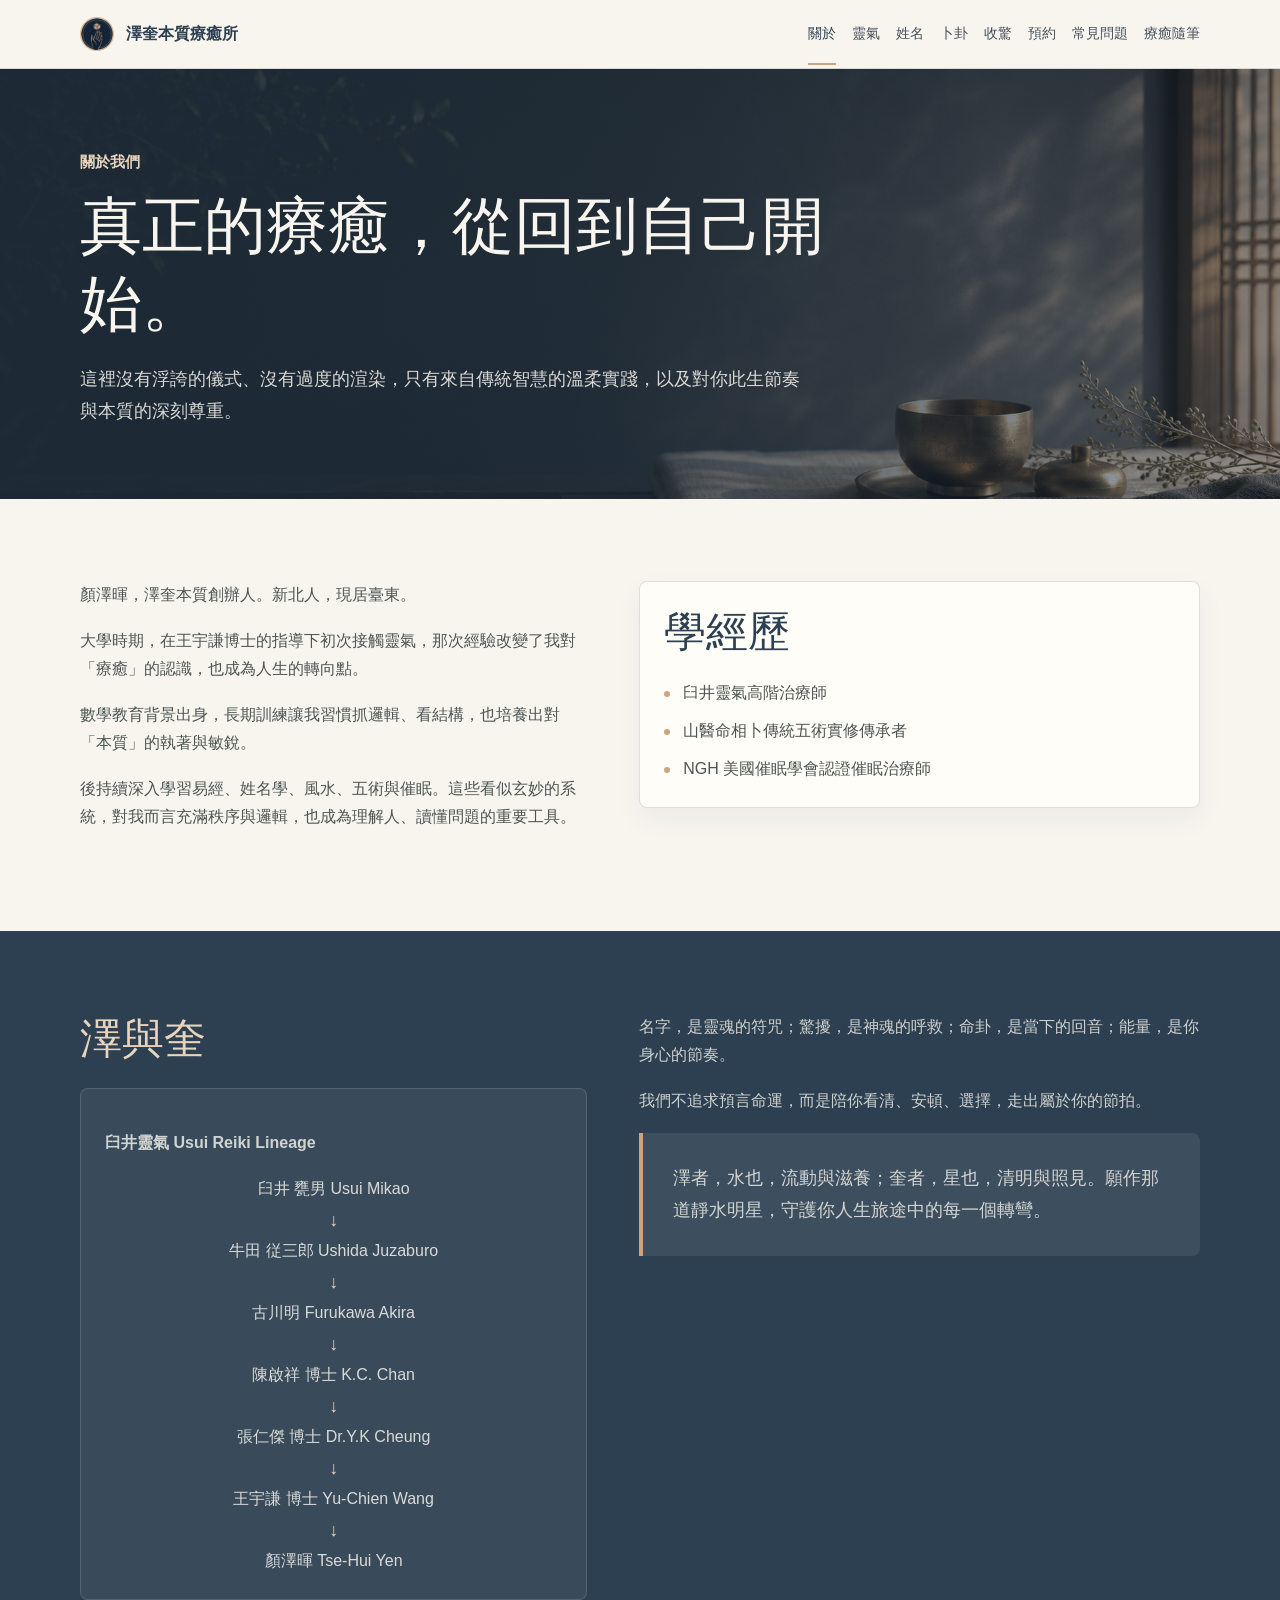
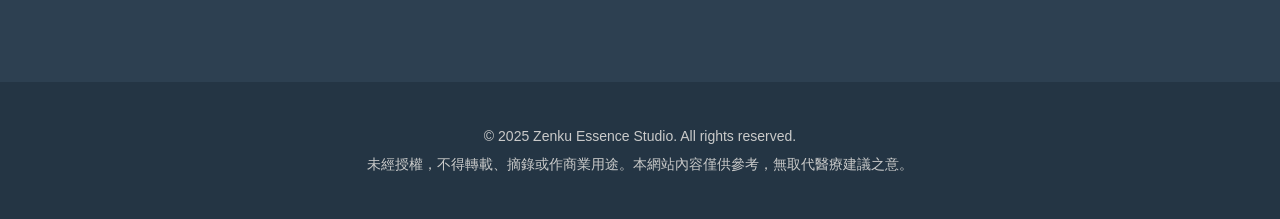
==== zenku_about.html @ 8227792e "Update about and booking contact details" ====
<!doctype html>
<html lang="zh-Hant">
<head>
  <meta charset="utf-8">
  <meta name="viewport" content="width=device-width, initial-scale=1">
  <meta name="google-site-verification" content="PKCmUZKWx8pQenaztlwtVWz2rB76YVu0kCkq9oguZCM" />
  <title>關於澤奎｜澤奎本質療癒所</title>
  <link rel="icon" type="image/png" href="Logo.png?v=3">
  <link rel="shortcut icon" type="image/png" href="Logo.png?v=3">
  <meta name="description" content="認識澤奎本質療癒所與顏老師，了解靈氣傳承、服務理念，以及以傳統智慧陪伴身心安頓的療癒方式。">
  <link rel="stylesheet" href="zenku_pages.css">
  <!-- SEO-BEGIN -->
  <link rel="canonical" href="https://zenku-essence-studio.github.io/zenku_about.html">
  <meta property="og:locale" content="zh_TW">
  <meta property="og:type" content="website">
  <meta property="og:title" content="關於澤奎｜澤奎本質療癒所">
  <meta property="og:description" content="認識澤奎本質療癒所與顏老師，了解靈氣傳承、服務理念，以及以傳統智慧陪伴身心安頓的療癒方式。">
  <meta property="og:url" content="https://zenku-essence-studio.github.io/zenku_about.html">
  <meta property="og:site_name" content="澤奎本質療癒所">
  <meta property="og:image" content="https://zenku-essence-studio.github.io/zenku-main-visual.png">
  <meta name="twitter:card" content="summary_large_image">
  <script type="application/ld+json">
{"@context":"https://schema.org","@graph":[{"@type":"Organization","@id":"https://zenku-essence-studio.github.io/#organization","name":"澤奎本質療癒所","alternateName":"Zenku Essence Studio","url":"https://zenku-essence-studio.github.io/","logo":"https://zenku-essence-studio.github.io/Logo.png","contactPoint":[{"@type":"ContactPoint","contactType":"customer service","url":"https://line.me/R/ti/p/@975nxiqa","availableLanguage":["zh-Hant"]}]},{"@type":"WebSite","@id":"https://zenku-essence-studio.github.io/#website","url":"https://zenku-essence-studio.github.io/","name":"澤奎本質療癒所","publisher":{"@id":"https://zenku-essence-studio.github.io/#organization"},"inLanguage":"zh-Hant"},{"@type":"AboutPage","@id":"https://zenku-essence-studio.github.io/zenku_about.html#webpage","url":"https://zenku-essence-studio.github.io/zenku_about.html","name":"關於澤奎｜澤奎本質療癒所","description":"認識澤奎本質療癒所與顏老師，了解靈氣傳承、服務理念，以及以傳統智慧陪伴身心安頓的療癒方式。","isPartOf":{"@id":"https://zenku-essence-studio.github.io/#website"},"about":{"@id":"https://zenku-essence-studio.github.io/#organization"},"inLanguage":"zh-Hant"}]}
  </script>
  <!-- SEO-END --></head>
<body>
  <header class="site-header">
    <nav class="nav" aria-label="主導覽">
      <a class="brand" href="index.html"><span class="brand-mark image-mark" aria-hidden="true"></span><span>澤奎本質療癒所</span></a>
      <input class="menu-toggle" type="checkbox" id="menu-toggle">
      <label class="menu-button" for="menu-toggle" aria-label="開啟選單"><span></span></label>
      <div class="nav-links">
        
        <a class="active" href="zenku_about.html">關於</a>
        <a href="zenku_reiki.html">靈氣</a>
        <a href="zenku_naming.html">姓名</a>
        <a href="zenku_divination.html">卜卦</a>
        <a href="zenku_calm.html">收驚</a>
        <a href="zenku_booking.html">預約</a>
        <a href="zenku_faq.html">常見問題</a>
        <a href="zenku_notes.html">療癒隨筆</a>
      </div>
    </nav>
  </header>

  <main>
    <section class="subhero">
      <div class="subhero-inner">
        <p class="eyebrow">關於我們</p>
        <h1>真正的療癒，從回到自己開始。</h1>
        <p class="hero-copy">這裡沒有浮誇的儀式、沒有過度的渲染，只有來自傳統智慧的溫柔實踐，以及對你此生節奏與本質的深刻尊重。</p>
      </div>
    </section>

    <section class="section">
      <div class="wrap split">
        <div class="copy">
          <p>顏澤暉，澤奎本質創辦人。新北人，現居臺東。</p>
          <p>大學時期，在王宇謙博士的指導下初次接觸靈氣，那次經驗改變了我對「療癒」的認識，也成為人生的轉向點。</p>
          <p>數學教育背景出身，長期訓練讓我習慣抓邏輯、看結構，也培養出對「本質」的執著與敏銳。</p>
          <p>後持續深入學習易經、姓名學、風水、五術與催眠。這些看似玄妙的系統，對我而言充滿秩序與邏輯，也成為理解人、讀懂問題的重要工具。</p>
        </div>
        <div class="card">
          <h2 class="section-title">學經歷</h2>
          <ul class="plain-list">
            <li>臼井靈氣高階治療師</li>
            <li>山醫命相卜傳統五術實修傳承者</li>
            <li>NGH 美國催眠學會認證催眠治療師</li>
          </ul>
        </div>
      </div>
    </section>

    <section class="section dark">
      <div class="wrap split">
        <div>
          <h2 class="section-title">澤與奎</h2>
          <div class="lineage">
            <p class="tagline">臼井靈氣 Usui Reiki Lineage</p>
            <div class="lineage-flow" aria-label="臼井靈氣傳承">
              <span>臼井 甕男 Usui Mikao</span>
              <span class="arrow">↓</span>
              <span>牛田 従三郎 Ushida Juzaburo</span>
              <span class="arrow">↓</span>
              <span>古川明 Furukawa Akira</span>
              <span class="arrow">↓</span>
              <span>陳啟祥 博士 K.C. Chan</span>
              <span class="arrow">↓</span>
              <span>張仁傑 博士 Dr.Y.K Cheung</span>
              <span class="arrow">↓</span>
              <span>王宇謙 博士 Yu-Chien Wang</span>
              <span class="arrow">↓</span>
              <span>顏澤暉 Tse-Hui Yen</span>
            </div>
          </div>
        </div>
        <div class="copy">
          <p>名字，是靈魂的符咒；驚擾，是神魂的呼救；命卦，是當下的回音；能量，是你身心的節奏。</p>
          <p>我們不追求預言命運，而是陪你看清、安頓、選擇，走出屬於你的節拍。</p>
          <div class="quote-panel">
            <p>澤者，水也，流動與滋養；奎者，星也，清明與照見。願作那道靜水明星，守護你人生旅途中的每一個轉彎。</p>
          </div>
        </div>
      </div>
    </section>
  </main>

  <footer class="site-footer"><p>© 2025 Zenku Essence Studio. All rights reserved.</p><p>未經授權，不得轉載、摘錄或作商業用途。本網站內容僅供參考，無取代醫療建議之意。</p></footer>
</body>
</html>
---- zenku_pages.css ----
:root {
  --ink: #1c1c1c;
  --slate: #2d4051;
  --slate-2: #243544;
  --gold: #cba480;
  --gold-2: #e8d3bc;
  --ivory: #f8f5ef;
  --mist: #eef1ed;
  --sage: #718073;
  --line: rgba(45, 64, 81, .16);
  --shadow: 0 18px 40px rgba(28, 28, 28, .14);
  --radius: 8px;
}

* {
  box-sizing: border-box;
}

html {
  scroll-behavior: smooth;
}

body {
  margin: 0;
  color: var(--ink);
  background: var(--ivory);
  font-family: "Microsoft JhengHei", "PingFang TC", "Noto Sans TC", Arial, sans-serif;
  line-height: 1.75;
  letter-spacing: 0;
}

a {
  color: inherit;
  text-decoration: none;
}

.site-header {
  position: sticky;
  top: 0;
  z-index: 20;
  background: rgba(248, 245, 239, .94);
  border-bottom: 1px solid var(--line);
  backdrop-filter: blur(16px);
}

.nav {
  width: min(1120px, calc(100% - 32px));
  min-height: 68px;
  margin: 0 auto;
  display: flex;
  align-items: center;
  justify-content: space-between;
  gap: 18px;
}

.brand {
  display: flex;
  align-items: center;
  gap: 12px;
  color: var(--slate);
  font-weight: 700;
  white-space: nowrap;
}

.brand-mark {
  width: 34px;
  height: 34px;
  border: 1px solid rgba(203, 164, 128, .75);
  border-radius: 50%;
  display: grid;
  place-items: center;
  color: transparent;
  background: #fffdf8 center / cover no-repeat;
}

.image-mark {
  background-image: url('zenku-logo.png');
}

.nav-links {
  display: flex;
  align-items: center;
  gap: 16px;
  color: #47525b;
  font-size: 14px;
}

.nav-links a {
  padding: 18px 0;
  border-bottom: 2px solid transparent;
}

.nav-links a:hover,
.nav-links a:focus,
.nav-links .active {
  color: var(--slate);
  border-color: var(--gold);
}

.menu-toggle {
  display: none;
}

.menu-button {
  display: none;
  width: 42px;
  height: 42px;
  border: 1px solid var(--line);
  border-radius: 6px;
  background: #fffdf8;
  color: var(--slate);
  place-items: center;
  gap: 4px;
  cursor: pointer;
}

.menu-button span,
.menu-button::before,
.menu-button::after {
  content: "";
  width: 18px;
  height: 2px;
  background: currentColor;
  display: block;
  border-radius: 999px;
}
.subhero {
  color: var(--ivory);
  background:
    linear-gradient(90deg, rgba(29, 42, 54, .95), rgba(29, 42, 54, .78) 48%, rgba(29, 42, 54, .42)),
    var(--hero-image, url("zenku-main-visual.png")) center / cover no-repeat,
    var(--slate);
}

.subhero-inner {
  width: min(1120px, calc(100% - 32px));
  min-height: 430px;
  margin: 0 auto;
  padding: 76px 0 68px;
  display: grid;
  align-content: center;
}

.eyebrow {
  margin: 0 0 12px;
  color: var(--gold-2);
  font-size: 15px;
  font-weight: 700;
}

h1,
h2,
h3 {
  margin: 0;
  line-height: 1.25;
  letter-spacing: 0;
}

h1 {
  max-width: 760px;
  font-size: clamp(36px, 5.5vw, 62px);
  font-weight: 500;
}

.hero-copy {
  max-width: 720px;
  margin: 22px 0 0;
  color: rgba(248, 245, 239, .86);
  font-size: 18px;
}

.section {
  padding: 82px 0;
}

.section.dark {
  color: var(--ivory);
  background: var(--slate);
}

.section.soft {
  background: var(--mist);
}

.wrap {
  width: min(1120px, calc(100% - 32px));
  margin: 0 auto;
}

.section-head {
  display: grid;
  grid-template-columns: minmax(0, 1fr) minmax(280px, 520px);
  gap: 48px;
  align-items: end;
  margin-bottom: 38px;
}

.section-title {
  color: var(--slate);
  font-size: clamp(28px, 4vw, 42px);
  font-weight: 500;
}

.dark .section-title {
  color: var(--gold-2);
}

.lead {
  margin: 0;
  color: #53605c;
  font-size: 17px;
}

.dark .lead,
.dark p {
  color: rgba(248, 245, 239, .8);
}

.split {
  display: grid;
  grid-template-columns: minmax(0, .95fr) minmax(0, 1.05fr);
  gap: 52px;
  align-items: start;
}

.copy p {
  margin: 0 0 18px;
  color: #4d5652;
}

.dark .copy p {
  color: rgba(248, 245, 239, .8);
}

.card-grid {
  display: grid;
  grid-template-columns: repeat(3, minmax(0, 1fr));
  gap: 16px;
}

.card-grid.two {
  grid-template-columns: repeat(2, minmax(0, 1fr));
}

.card {
  padding: 24px;
  border: 1px solid var(--line);
  border-radius: var(--radius);
  background: #fffdf8;
  box-shadow: 0 12px 28px rgba(45, 64, 81, .06);
}

.dark .card {
  border-color: rgba(248, 245, 239, .14);
  background: rgba(248, 245, 239, .06);
}

.card h3 {
  margin-bottom: 12px;
  color: var(--slate);
  font-size: 20px;
}

.dark .card h3 {
  color: var(--gold-2);
}

.card p {
  margin: 0;
  color: #4d5652;
}

.tagline {
  color: var(--gold);
  font-weight: 700;
}

.plain-list,
.check-list {
  padding: 0;
  margin: 20px 0 0;
  list-style: none;
}

.plain-list li,
.check-list li {
  position: relative;
  padding-left: 19px;
  margin-top: 10px;
  color: #4d5652;
}

.dark .plain-list li,
.dark .check-list li {
  color: rgba(248, 245, 239, .8);
}

.plain-list li::before,
.check-list li::before {
  content: "";
  position: absolute;
  left: 0;
  top: .75em;
  width: 6px;
  height: 6px;
  border-radius: 50%;
  background: var(--gold);
}

.quote-panel {
  padding: 30px;
  border-left: 4px solid var(--gold);
  border-radius: 0 8px 8px 0;
  background: rgba(255, 253, 248, .08);
}

.quote-panel p {
  margin: 0;
  font-size: 18px;
}

.card img {
  width: 100%;
  aspect-ratio: 4 / 3;
  object-fit: cover;
  border-radius: 6px;
  margin-bottom: 16px;
  border: 1px solid var(--line);
}

.card img.portrait {
  aspect-ratio: 3 / 4;
  object-position: center top;
}

.media-frame {
  border-radius: var(--radius);
  overflow: hidden;
  background: #fffdf8;
  border: 1px solid var(--line);
  box-shadow: 0 12px 28px rgba(45, 64, 81, .08);
}

.media-frame img {
  width: 100%;
  height: 100%;
  min-height: 360px;
  object-fit: cover;
}

.lineage-flow {
  display: grid;
  gap: 8px;
  margin-top: 18px;
  color: rgba(248, 245, 239, .84);
  justify-items: center;
  text-align: center;
}

.lineage-flow span {
  display: block;
  width: 100%;
}

.lineage-flow .arrow {
  color: var(--gold-2);
  line-height: 1;
  font-size: 18px;
  text-align: center;
}
.lineage {
  margin: 22px 0 0;
  padding: 24px;
  border: 1px solid rgba(248, 245, 239, .14);
  border-radius: var(--radius);
  background: rgba(248, 245, 239, .06);
}

.lineage ol {
  margin: 12px 0 0;
  padding-left: 22px;
  color: rgba(248, 245, 239, .82);
}

.price-list {
  display: grid;
  gap: 10px;
}

.price-row {
  display: grid;
  grid-template-columns: minmax(0, 1fr) auto;
  gap: 16px;
  padding: 16px 0;
  border-bottom: 1px solid var(--line);
}

.price-row span:last-child {
  color: var(--slate);
  font-weight: 700;
  white-space: nowrap;
}

.contact-box {
  padding: 28px;
  border-radius: var(--radius);
  background: var(--slate);
  color: var(--ivory);
  box-shadow: var(--shadow);
}

.contact-box h3 {
  color: var(--gold-2);
  font-size: 22px;
  margin-bottom: 12px;
}

.contact-line {
  display: flex;
  justify-content: space-between;
  gap: 18px;
  padding: 12px 0;
  border-top: 1px solid rgba(248, 245, 239, .14);
}

.contact-line strong {
  color: var(--gold-2);
}

.button {
  min-height: 46px;
  margin-top: 20px;
  padding: 10px 18px;
  border: 1px solid transparent;
  border-radius: 6px;
  display: inline-flex;
  align-items: center;
  justify-content: center;
  gap: 8px;
  color: #1f2223;
  background: var(--gold);
  font-size: 15px;
  font-weight: 700;
}

.button.secondary {
  color: var(--slate);
  background: transparent;
  border-color: var(--gold);
}

.pill-row {
  display: flex;
  flex-wrap: wrap;
  gap: 10px;
}

.pill {
  padding: 8px 12px;
  border: 1px solid rgba(203, 164, 128, .42);
  border-radius: 999px;
  color: var(--slate);
  background: #fffdf8;
  font-size: 14px;
  font-weight: 700;
}

details {
  border: 1px solid rgba(203, 164, 128, .32);
  border-radius: var(--radius);
  background: #fffdf8;
  overflow: hidden;
}

summary {
  cursor: pointer;
  padding: 18px 22px;
  color: var(--slate);
  font-weight: 700;
  list-style: none;
}

summary::-webkit-details-marker {
  display: none;
}

details p {
  margin: 0;
  padding: 0 22px 20px;
  color: #4d5652;
}

.faq-list {
  display: grid;
  gap: 12px;
}

.site-footer {
  padding: 38px 16px;
  color: rgba(248, 245, 239, .78);
  background: var(--slate-2);
  text-align: center;
  font-size: 14px;
}

.site-footer p {
  margin: 4px 0;
}

@media (max-width: 940px) {
  .menu-button {
    display: grid;
  }

  .nav {
    min-height: 62px;
  }

  .nav-links {
    position: absolute;
    top: 62px;
    left: 0;
    right: 0;
    display: none;
    padding: 10px 24px 22px;
    background: rgba(248, 245, 239, .98);
    border-bottom: 1px solid var(--line);
  }

  .menu-toggle:checked ~ .nav-links {
    display: grid;
    gap: 2px;
  }

  .nav-links a {
    padding: 12px 0;
  }

  .subhero {
    background:
      linear-gradient(180deg, rgba(29, 42, 54, .93), rgba(29, 42, 54, .72)),
      var(--hero-image, url("zenku-main-visual.png")) center / cover no-repeat,
      var(--slate);
  }

  .section-head,
  .split {
    grid-template-columns: 1fr;
  }

  .card-grid,
  .card-grid.two {
    grid-template-columns: repeat(2, minmax(0, 1fr));
  }
}
@media (max-width: 620px) {
  .brand {
    font-size: 15px;
  }

  .subhero-inner {
    min-height: 360px;
    padding: 54px 0;
  }

  .hero-copy {
    font-size: 17px;
  }

  .section {
    padding: 64px 0;
  }

  .card-grid,
  .card-grid.two {
    grid-template-columns: 1fr;
  }

  .price-row,
  .contact-line {
    grid-template-columns: 1fr;
  }
}
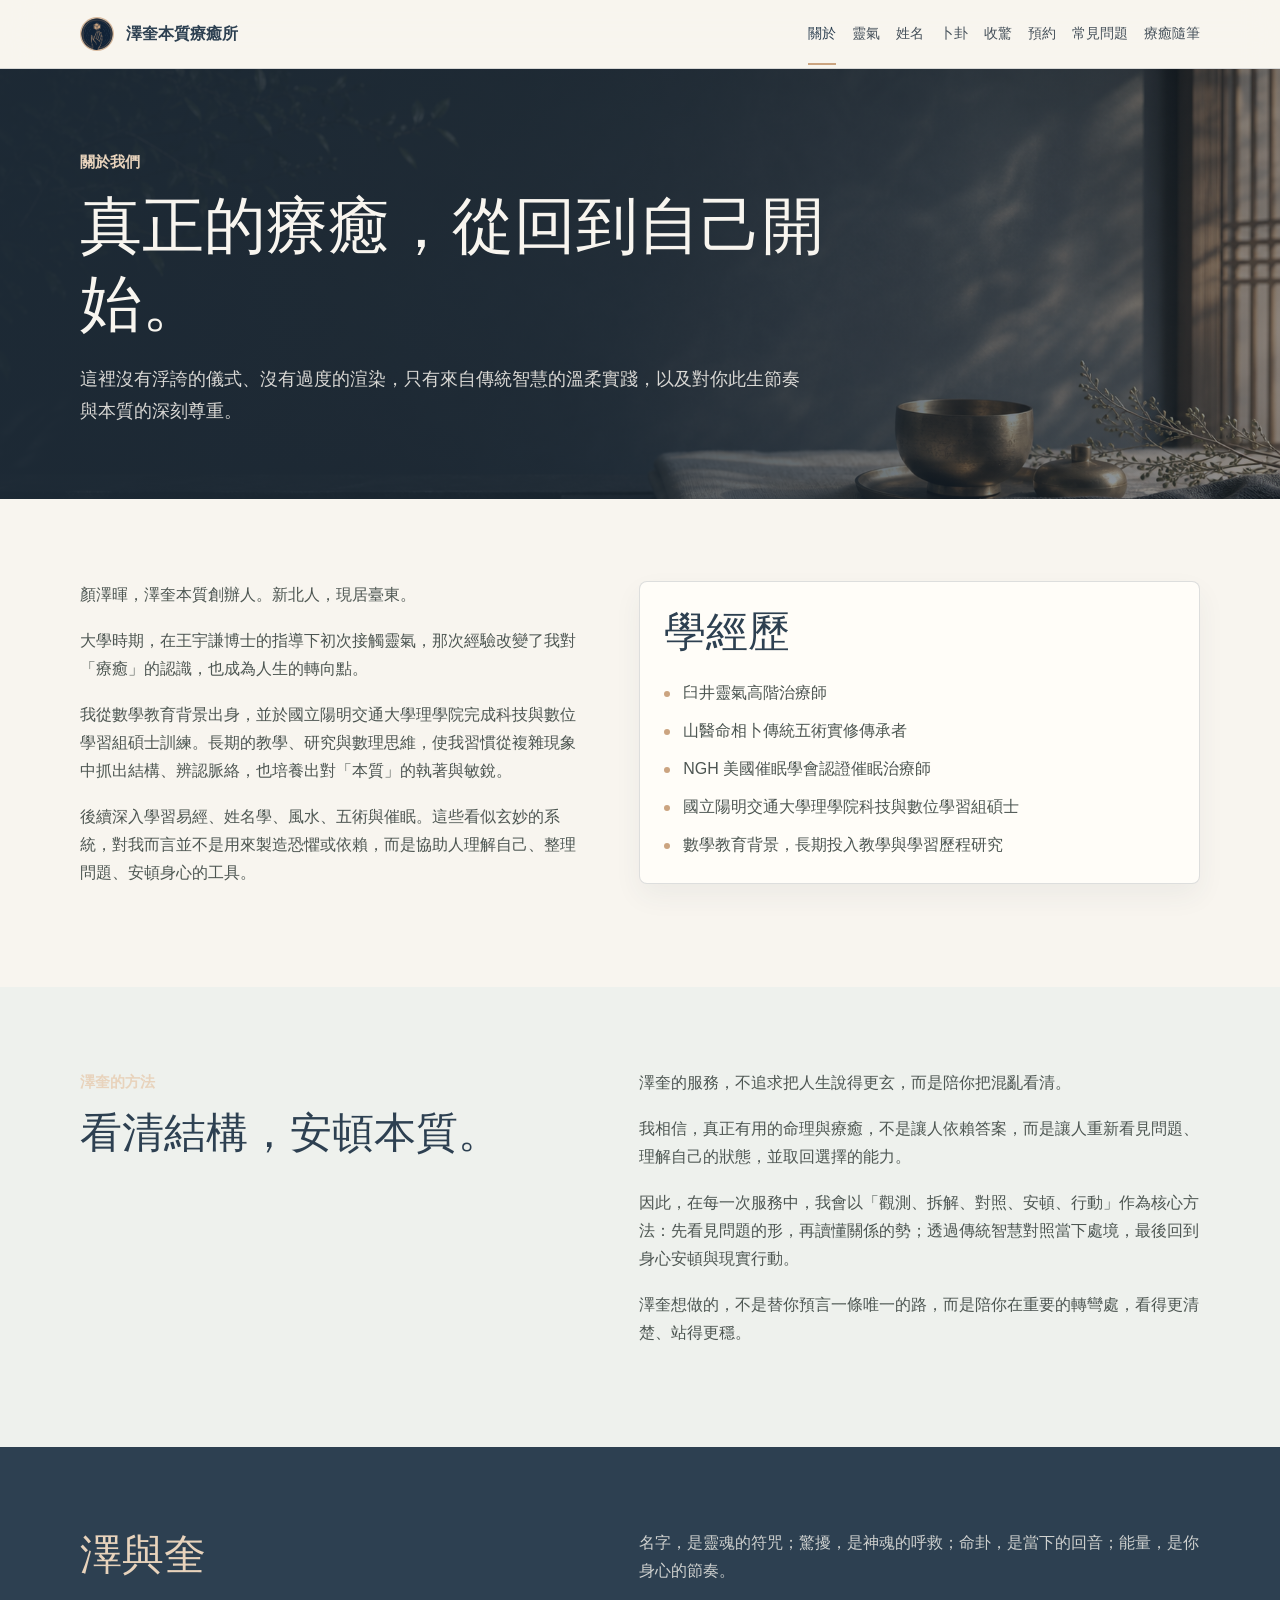
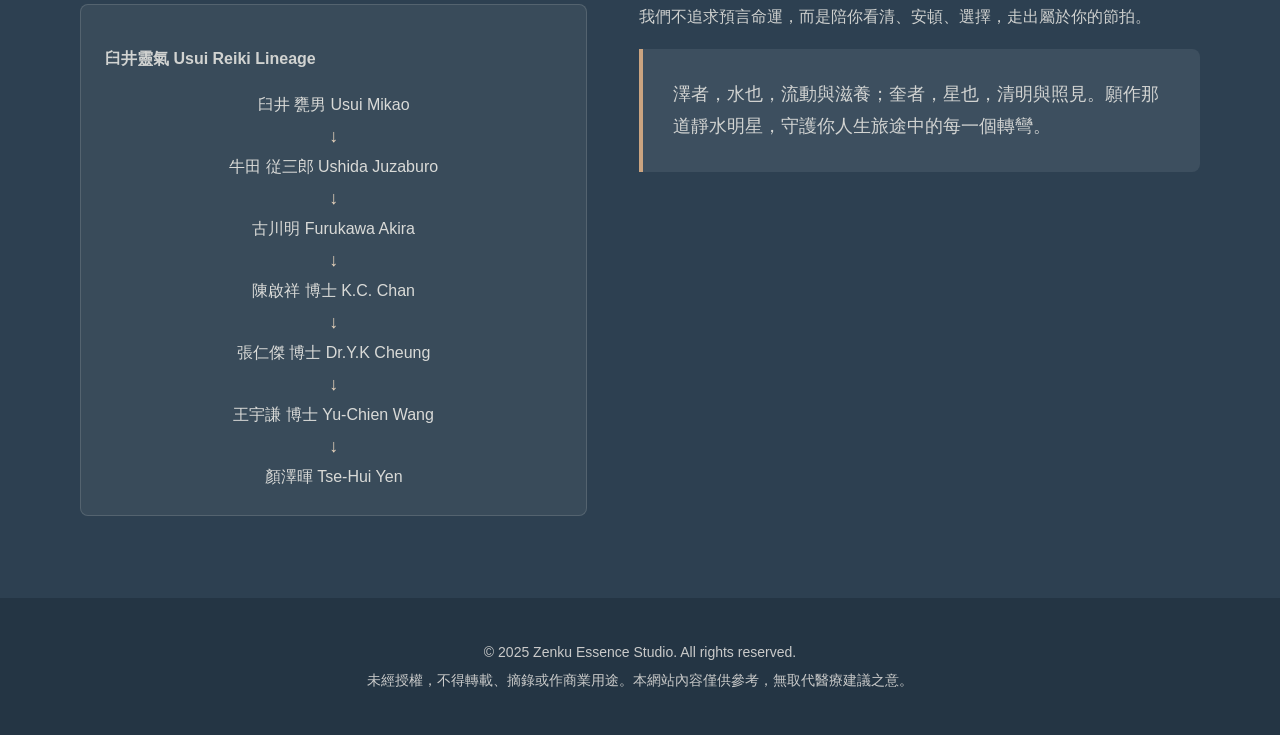
==== commit bae108ca: "Update Zenku positioning copy" ====
--- a/zenku_about.html
+++ b/zenku_about.html
@@ -4,23 +4,24 @@
   <meta charset="utf-8">
   <meta name="viewport" content="width=device-width, initial-scale=1">
   <meta name="google-site-verification" content="PKCmUZKWx8pQenaztlwtVWz2rB76YVu0kCkq9oguZCM" />
-  <title>關於澤奎｜澤奎本質療癒所</title>
-  <link rel="icon" type="image/png" href="Logo.png?v=3">
-  <link rel="shortcut icon" type="image/png" href="Logo.png?v=3">
-  <meta name="description" content="認識澤奎本質療癒所與顏老師，了解靈氣傳承、服務理念，以及以傳統智慧陪伴身心安頓的療癒方式。">
-  <link rel="stylesheet" href="zenku_pages.css">
-  <!-- SEO-BEGIN -->
+  <title>關於顏澤暉｜澤奎本質療癒所創辦人與靈氣傳承</title>
+  <link rel="icon" type="image/png" href="Logo.png?v=3">
+  <link rel="shortcut icon" type="image/png" href="Logo.png?v=3">
+  <meta name="description" content="認識顏澤暉，澤奎本質創辦人。以靈氣、五術與數理研究訓練，建立看清結構、安頓本質的陪伴方法。">
+  <meta name="author" content="顏澤暉">
+  <meta name="keywords" content="顏澤暉, 澤奎, 澤奎本質, 澤奎本質療癒所, Zenku Essence Studio">
+  <link rel="stylesheet" href="zenku_pages.css?v=6">  <!-- SEO-BEGIN -->
   <link rel="canonical" href="https://zenku-essence-studio.github.io/zenku_about.html">
   <meta property="og:locale" content="zh_TW">
-  <meta property="og:type" content="website">
-  <meta property="og:title" content="關於澤奎｜澤奎本質療癒所">
-  <meta property="og:description" content="認識澤奎本質療癒所與顏老師，了解靈氣傳承、服務理念，以及以傳統智慧陪伴身心安頓的療癒方式。">
+  <meta property="og:type" content="profile">
+  <meta property="og:title" content="關於顏澤暉｜澤奎本質療癒所創辦人與靈氣傳承">
+  <meta property="og:description" content="認識顏澤暉，澤奎本質創辦人。以靈氣、五術與數理研究訓練，建立看清結構、安頓本質的陪伴方法。">
   <meta property="og:url" content="https://zenku-essence-studio.github.io/zenku_about.html">
   <meta property="og:site_name" content="澤奎本質療癒所">
   <meta property="og:image" content="https://zenku-essence-studio.github.io/zenku-main-visual.png">
   <meta name="twitter:card" content="summary_large_image">
   <script type="application/ld+json">
-{"@context":"https://schema.org","@graph":[{"@type":"Organization","@id":"https://zenku-essence-studio.github.io/#organization","name":"澤奎本質療癒所","alternateName":"Zenku Essence Studio","url":"https://zenku-essence-studio.github.io/","logo":"https://zenku-essence-studio.github.io/Logo.png","contactPoint":[{"@type":"ContactPoint","contactType":"customer service","url":"https://line.me/R/ti/p/@975nxiqa","availableLanguage":["zh-Hant"]}]},{"@type":"WebSite","@id":"https://zenku-essence-studio.github.io/#website","url":"https://zenku-essence-studio.github.io/","name":"澤奎本質療癒所","publisher":{"@id":"https://zenku-essence-studio.github.io/#organization"},"inLanguage":"zh-Hant"},{"@type":"AboutPage","@id":"https://zenku-essence-studio.github.io/zenku_about.html#webpage","url":"https://zenku-essence-studio.github.io/zenku_about.html","name":"關於澤奎｜澤奎本質療癒所","description":"認識澤奎本質療癒所與顏老師，了解靈氣傳承、服務理念，以及以傳統智慧陪伴身心安頓的療癒方式。","isPartOf":{"@id":"https://zenku-essence-studio.github.io/#website"},"about":{"@id":"https://zenku-essence-studio.github.io/#organization"},"inLanguage":"zh-Hant"}]}
+{"@context":"https://schema.org","@graph":[{"@type":"Person","@id":"https://zenku-essence-studio.github.io/#person-yen","name":"顏澤暉","alternateName":["Tse-Hui Yen","顏老師"],"jobTitle":"澤奎本質創辦人","homeLocation":"臺東","worksFor":{"@id":"https://zenku-essence-studio.github.io/#organization"},"url":"https://zenku-essence-studio.github.io/zenku_about.html"},{"@type":"HealthAndBeautyBusiness","@id":"https://zenku-essence-studio.github.io/#organization","name":"澤奎本質療癒所","alternateName":["Zenku Essence Studio","澤奎本質"],"url":"https://zenku-essence-studio.github.io/","logo":"https://zenku-essence-studio.github.io/Logo.png","image":"https://zenku-essence-studio.github.io/zenku-main-visual.png","founder":{"@id":"https://zenku-essence-studio.github.io/#person-yen"},"employee":{"@id":"https://zenku-essence-studio.github.io/#person-yen"},"contactPoint":[{"@type":"ContactPoint","contactType":"customer service","telephone":"+886-981-656-225","url":"https://m.me/zenkuessence","availableLanguage":["zh-Hant"]}]},{"@type":"WebSite","@id":"https://zenku-essence-studio.github.io/#website","url":"https://zenku-essence-studio.github.io/","name":"澤奎本質療癒所","alternateName":["Zenku Essence Studio","顏澤暉的澤奎本質療癒所"],"publisher":{"@id":"https://zenku-essence-studio.github.io/#organization"},"author":{"@id":"https://zenku-essence-studio.github.io/#person-yen"},"inLanguage":"zh-Hant"},{"@type":"AboutPage","@id":"https://zenku-essence-studio.github.io/zenku_about.html#webpage","url":"https://zenku-essence-studio.github.io/zenku_about.html","name":"關於顏澤暉｜澤奎本質療癒所創辦人與靈氣傳承","description":"認識顏澤暉，澤奎本質創辦人。以靈氣、五術與數理研究訓練，建立看清結構、安頓本質的陪伴方法。","isPartOf":{"@id":"https://zenku-essence-studio.github.io/#website"},"about":[{"@id":"https://zenku-essence-studio.github.io/#organization"},{"@id":"https://zenku-essence-studio.github.io/#person-yen"}],"author":{"@id":"https://zenku-essence-studio.github.io/#person-yen"},"inLanguage":"zh-Hant"}]}
   </script>
   <!-- SEO-END --></head>
 <body>
@@ -37,7 +38,7 @@
         <a href="zenku_divination.html">卜卦</a>
         <a href="zenku_calm.html">收驚</a>
         <a href="zenku_booking.html">預約</a>
-        <a href="zenku_faq.html">常見問題</a>
+        <a href="zenku_faq.html">常見問題</a>
         <a href="zenku_notes.html">療癒隨筆</a>
       </div>
     </nav>
@@ -57,8 +58,8 @@
         <div class="copy">
           <p>顏澤暉，澤奎本質創辦人。新北人，現居臺東。</p>
           <p>大學時期，在王宇謙博士的指導下初次接觸靈氣，那次經驗改變了我對「療癒」的認識，也成為人生的轉向點。</p>
-          <p>數學教育背景出身，長期訓練讓我習慣抓邏輯、看結構，也培養出對「本質」的執著與敏銳。</p>
-          <p>後持續深入學習易經、姓名學、風水、五術與催眠。這些看似玄妙的系統，對我而言充滿秩序與邏輯，也成為理解人、讀懂問題的重要工具。</p>
+          <p>我從數學教育背景出身，並於國立陽明交通大學理學院完成科技與數位學習組碩士訓練。長期的教學、研究與數理思維，使我習慣從複雜現象中抓出結構、辨認脈絡，也培養出對「本質」的執著與敏銳。</p>
+          <p>後續深入學習易經、姓名學、風水、五術與催眠。這些看似玄妙的系統，對我而言並不是用來製造恐懼或依賴，而是協助人理解自己、整理問題、安頓身心的工具。</p>
         </div>
         <div class="card">
           <h2 class="section-title">學經歷</h2>
@@ -66,7 +67,24 @@
             <li>臼井靈氣高階治療師</li>
             <li>山醫命相卜傳統五術實修傳承者</li>
             <li>NGH 美國催眠學會認證催眠治療師</li>
+            <li>國立陽明交通大學理學院科技與數位學習組碩士</li>
+            <li>數學教育背景，長期投入教學與學習歷程研究</li>
           </ul>
+        </div>
+      </div>
+    </section>
+
+    <section class="section soft">
+      <div class="wrap split">
+        <div>
+          <p class="eyebrow">澤奎的方法</p>
+          <h2 class="section-title">看清結構，安頓本質。</h2>
+        </div>
+        <div class="copy">
+          <p>澤奎的服務，不追求把人生說得更玄，而是陪你把混亂看清。</p>
+          <p>我相信，真正有用的命理與療癒，不是讓人依賴答案，而是讓人重新看見問題、理解自己的狀態，並取回選擇的能力。</p>
+          <p>因此，在每一次服務中，我會以「觀測、拆解、對照、安頓、行動」作為核心方法：先看見問題的形，再讀懂關係的勢；透過傳統智慧對照當下處境，最後回到身心安頓與現實行動。</p>
+          <p>澤奎想做的，不是替你預言一條唯一的路，而是陪你在重要的轉彎處，看得更清楚、站得更穩。</p>
         </div>
       </div>
     </section>
--- a/zenku_pages.css
+++ b/zenku_pages.css
@@ -348,21 +348,39 @@
   object-fit: cover;
 }
 
+.compact-portrait {
+  max-width: 320px;
+  margin: 0 auto;
+}
+
+.compact-portrait img {
+  height: auto;
+  min-height: 0;
+  aspect-ratio: 3 / 4;
+}
+
+.nowrap {
+  white-space: nowrap;
+}
+
 .lineage-flow {
   display: grid;
   gap: 8px;
   margin-top: 18px;
   color: rgba(248, 245, 239, .84);
-  justify-items: center;
+  justify-items: stretch;
   text-align: center;
 }
 
-.lineage-flow span {
-  display: block;
+.lineage-flow > span {
+  display: flex;
   width: 100%;
-}
-
-.lineage-flow .arrow {
+  justify-content: center;
+  align-items: center;
+  text-align: center;
+}
+
+.lineage-flow > .arrow {
   color: var(--gold-2);
   line-height: 1;
   font-size: 18px;
@@ -424,6 +442,25 @@
 }
 
 .contact-line strong {
+  color: var(--gold-2);
+}
+
+.contact-action {
+  min-height: 34px;
+  padding: 5px 12px;
+  border: 1px solid rgba(203, 164, 128, .72);
+  border-radius: 6px;
+  display: inline-flex;
+  align-items: center;
+  justify-content: center;
+  color: var(--ivory);
+  background: rgba(248, 245, 239, .06);
+  font-weight: 700;
+}
+
+.contact-action:hover,
+.contact-action:focus {
+  background: rgba(203, 164, 128, .22);
   color: var(--gold-2);
 }
 
@@ -449,6 +486,19 @@
   border-color: var(--gold);
 }
 
+.button.secondary:hover,
+.button.secondary:focus {
+  background: rgba(203, 164, 128, .14);
+  color: var(--slate-2);
+}
+
+.dark .button.secondary,
+.contact-box .button.secondary {
+  color: var(--ivory);
+  background: rgba(248, 245, 239, .07);
+  border-color: var(--gold);
+}
+
 .pill-row {
   display: flex;
   flex-wrap: wrap;
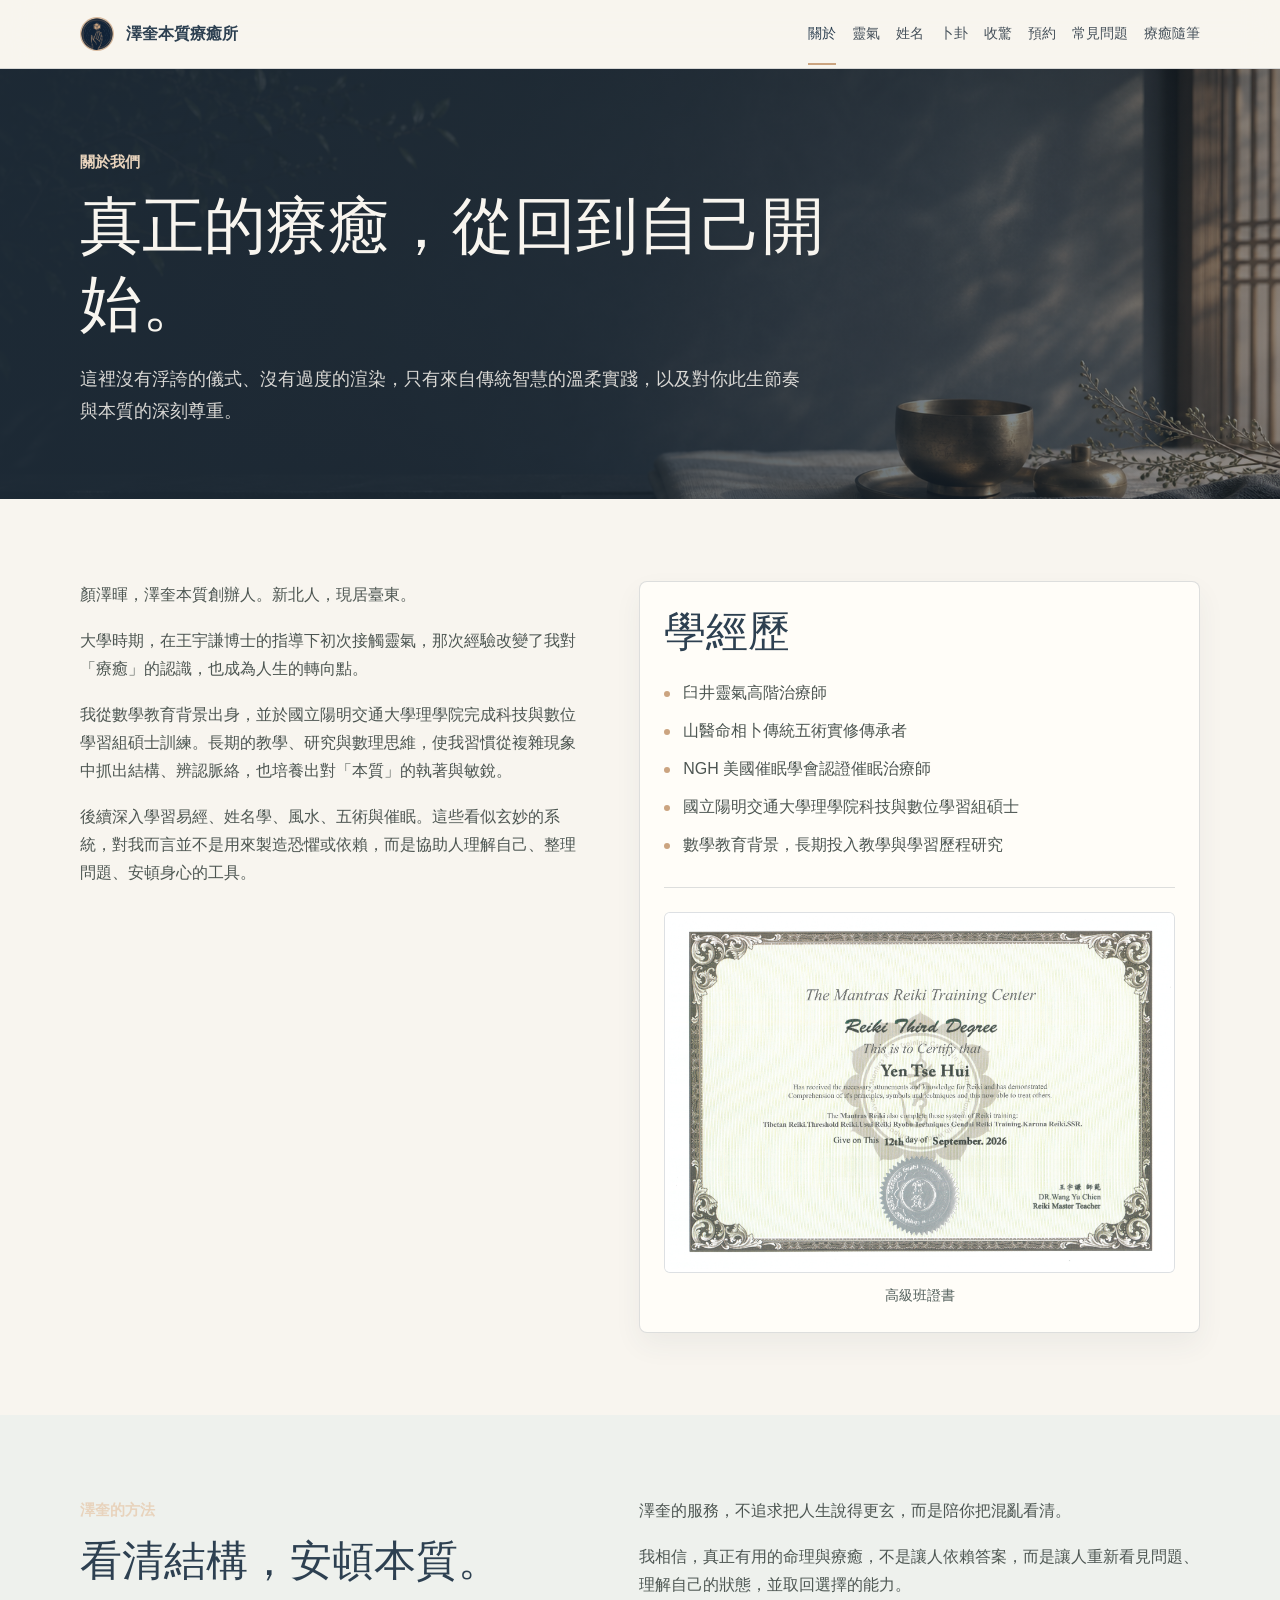
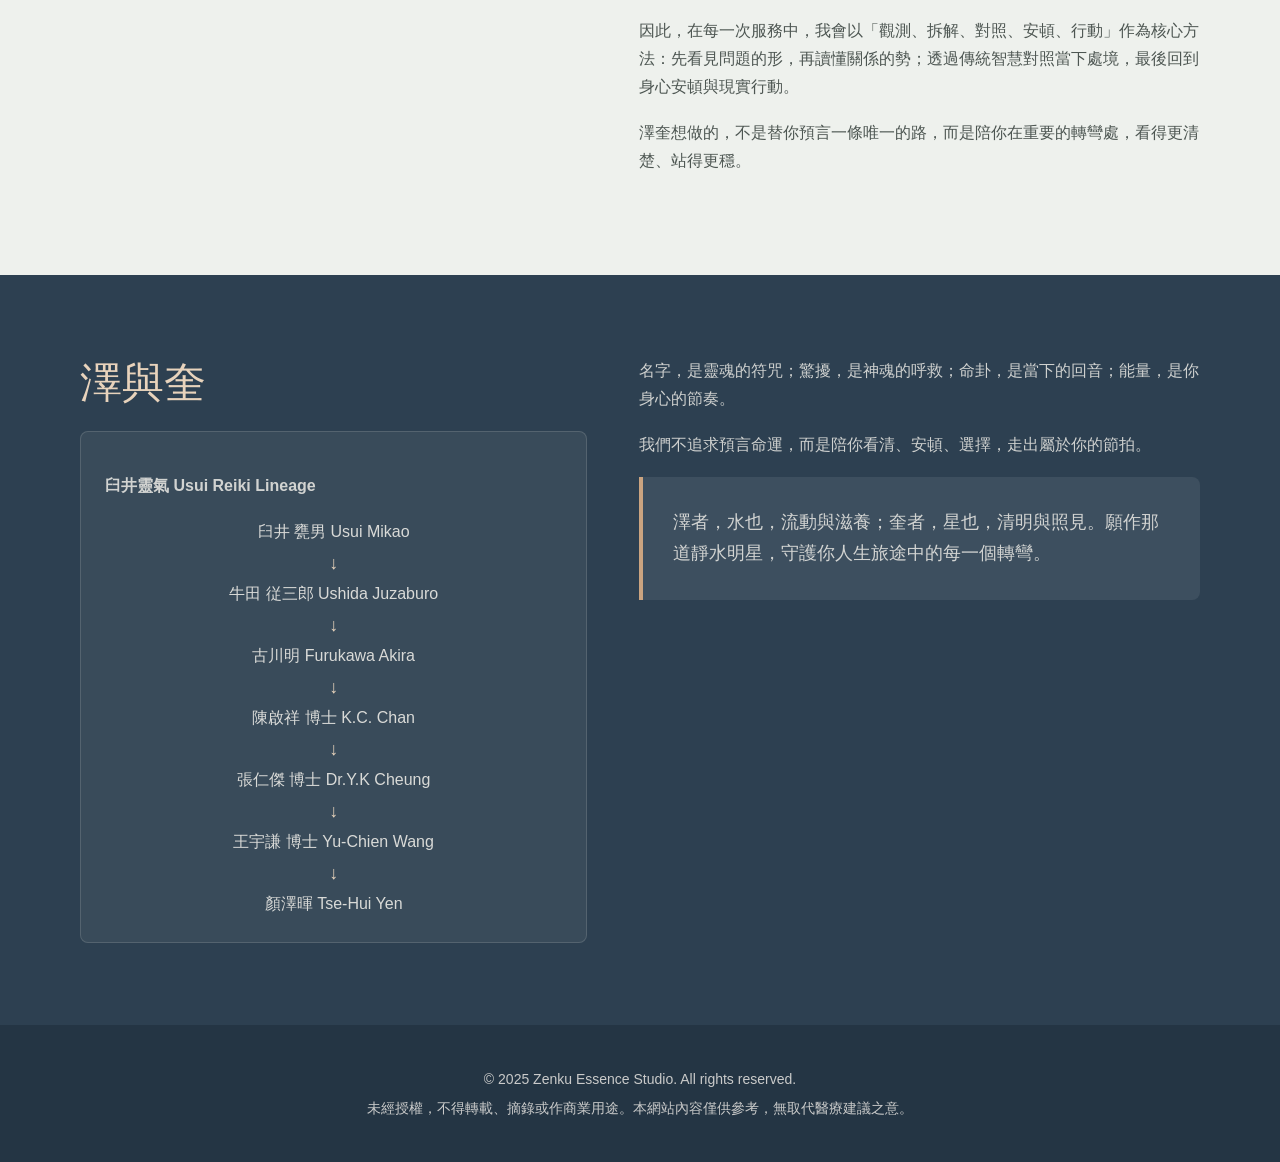
==== commit 45044daa: "Add advanced class certificate to about page" ====
--- a/zenku_about.html
+++ b/zenku_about.html
@@ -70,6 +70,10 @@
             <li>國立陽明交通大學理學院科技與數位學習組碩士</li>
             <li>數學教育背景，長期投入教學與學習歷程研究</li>
           </ul>
+          <figure class="certificate-figure">
+            <img class="certificate-image" src="高級班證書.jpg" alt="高級班證書" loading="lazy" decoding="async">
+            <figcaption>高級班證書</figcaption>
+          </figure>
         </div>
       </div>
     </section>
--- a/zenku_pages.css
+++ b/zenku_pages.css
@@ -331,6 +331,29 @@
 .card img.portrait {
   aspect-ratio: 3 / 4;
   object-position: center top;
+}
+
+.certificate-figure {
+  margin: 28px 0 0;
+  padding-top: 24px;
+  border-top: 1px solid var(--line);
+}
+
+.card img.certificate-image {
+  display: block;
+  height: auto;
+  min-height: 0;
+  aspect-ratio: auto;
+  object-fit: contain;
+  margin-bottom: 0;
+  background: #fff;
+}
+
+.certificate-figure figcaption {
+  margin-top: 10px;
+  color: #53605c;
+  font-size: 14px;
+  text-align: center;
 }
 
 .media-frame {
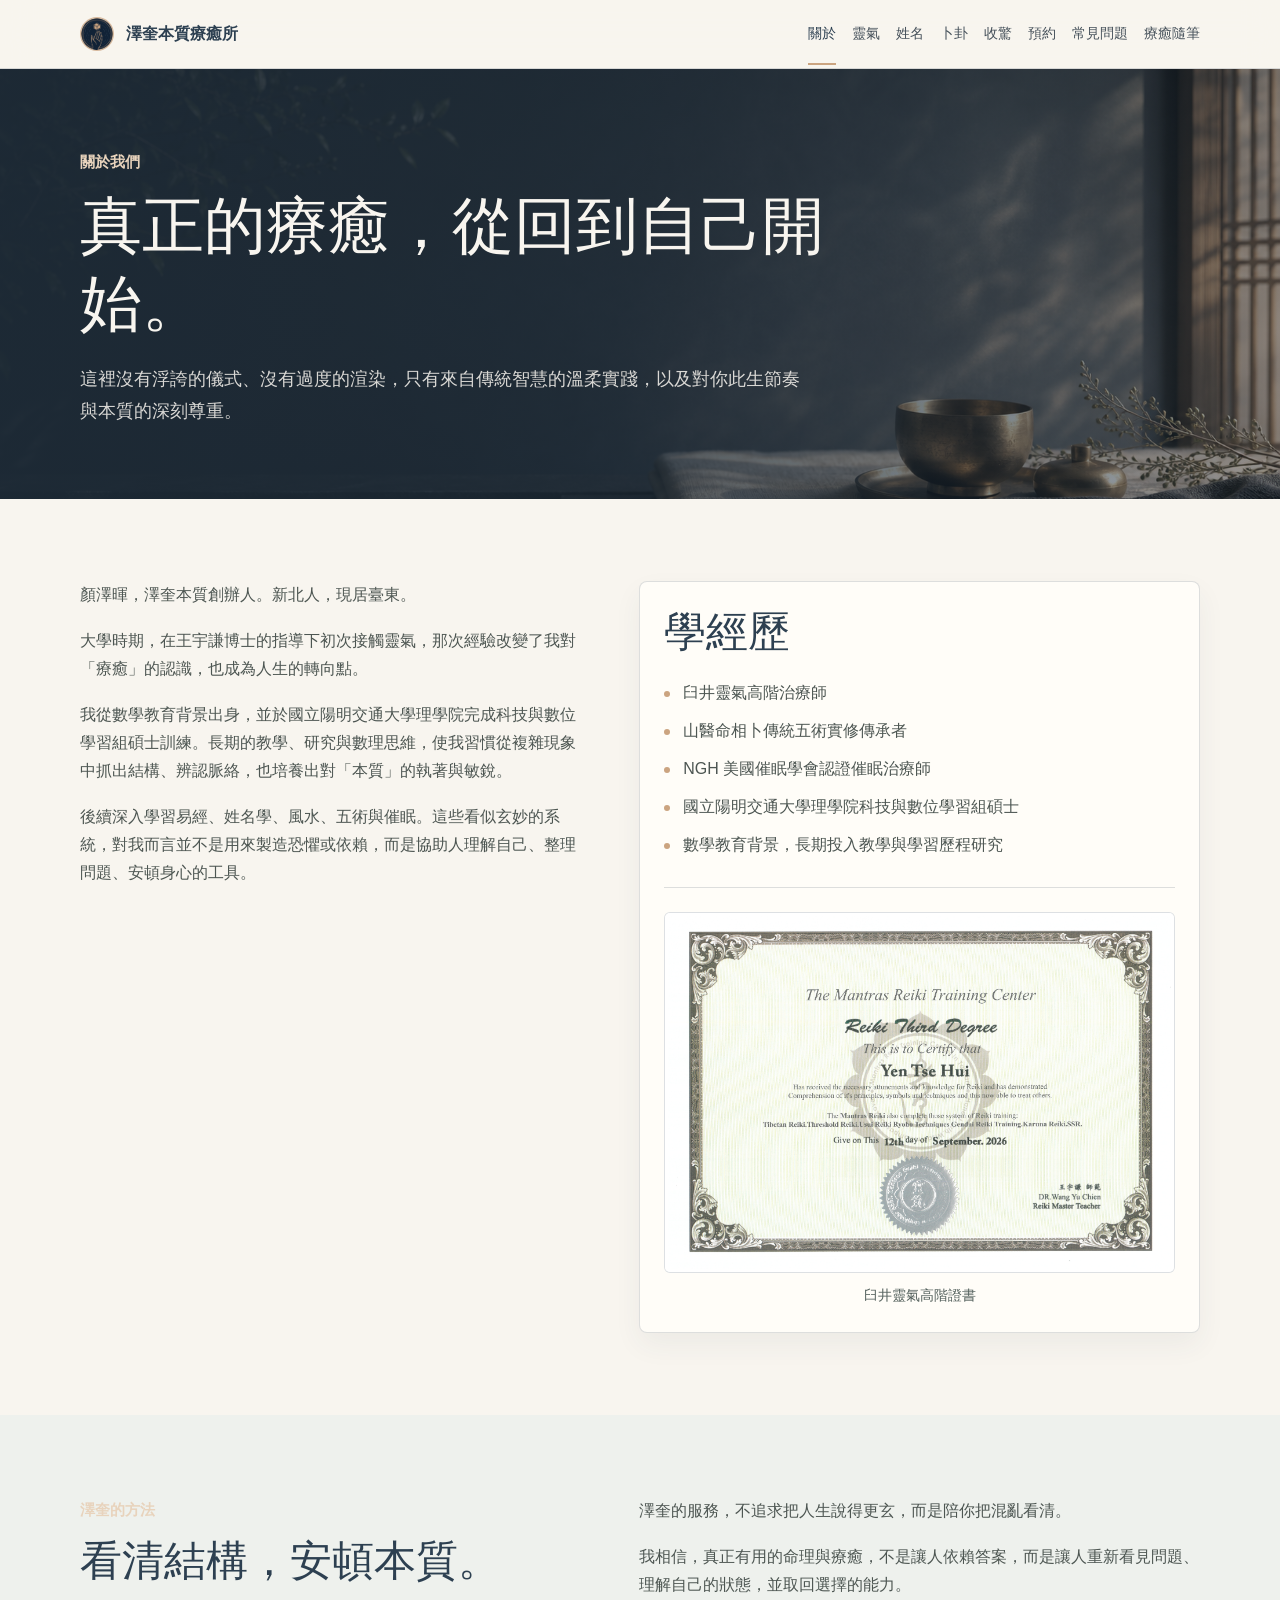
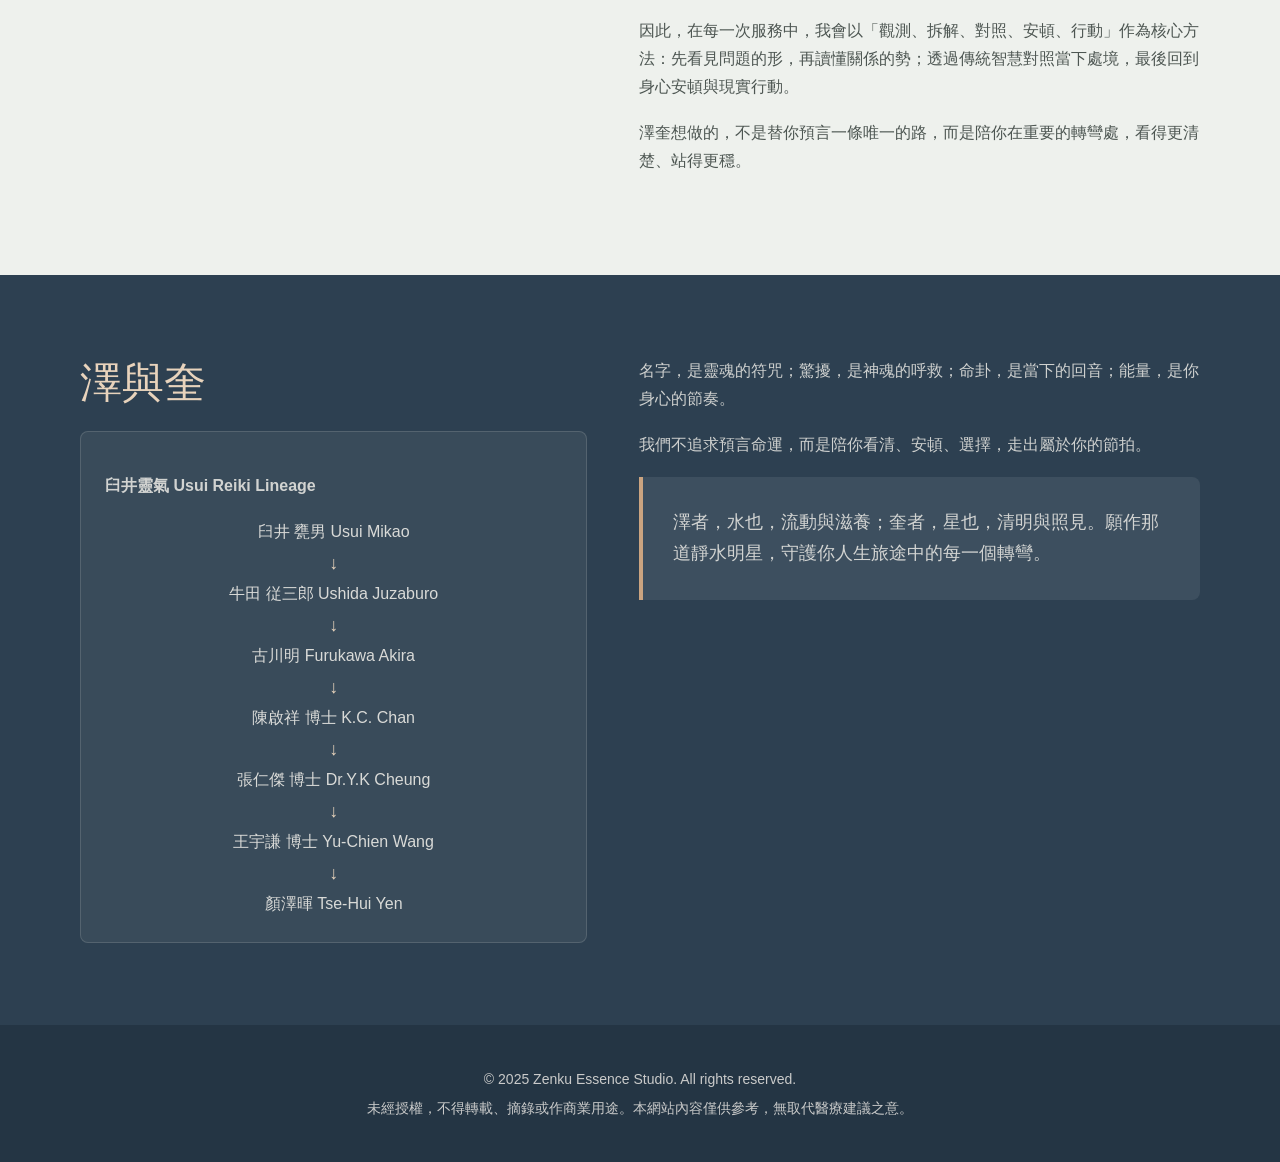
==== commit 44ce942b: "Clarify Usui Reiki advanced certificate label" ====
--- a/zenku_about.html
+++ b/zenku_about.html
@@ -71,8 +71,8 @@
             <li>數學教育背景，長期投入教學與學習歷程研究</li>
           </ul>
           <figure class="certificate-figure">
-            <img class="certificate-image" src="高級班證書.jpg" alt="高級班證書" loading="lazy" decoding="async">
-            <figcaption>高級班證書</figcaption>
+            <img class="certificate-image" src="高級班證書.jpg" alt="臼井靈氣高階證書" loading="lazy" decoding="async">
+            <figcaption>臼井靈氣高階證書</figcaption>
           </figure>
         </div>
       </div>
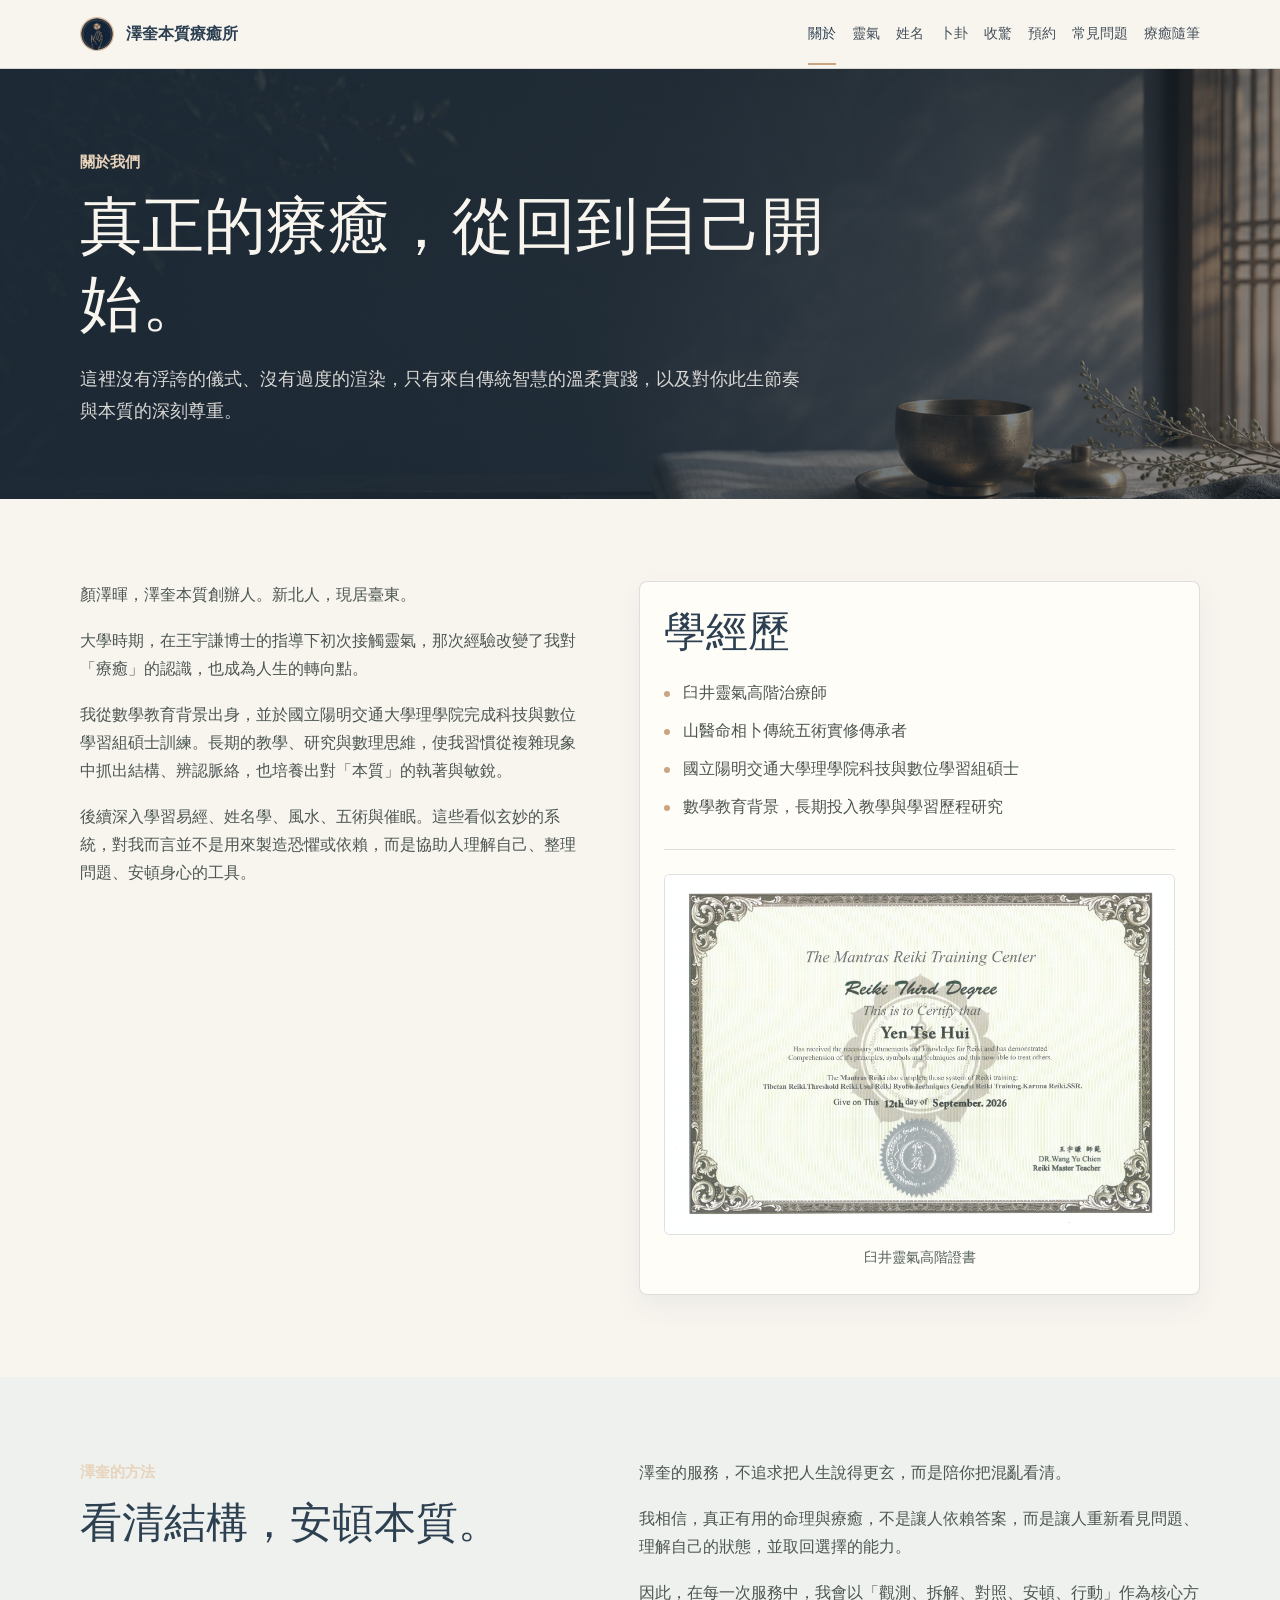
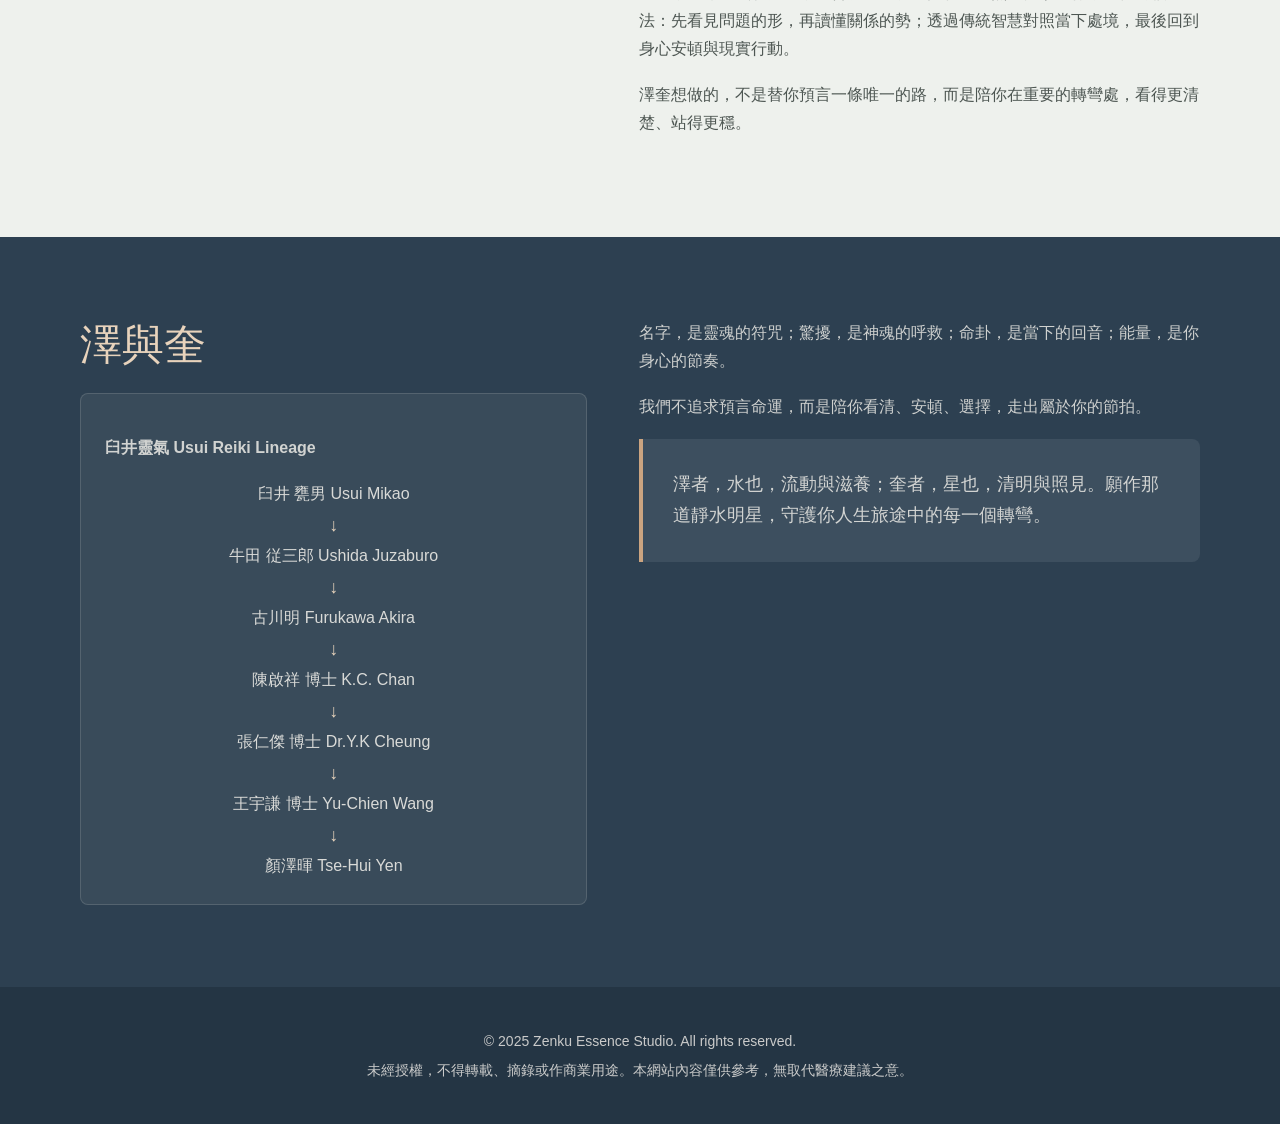
==== commit 8e3a30f7: "Remove NGH credential from about page" ====
--- a/zenku_about.html
+++ b/zenku_about.html
@@ -66,7 +66,6 @@
           <ul class="plain-list">
             <li>臼井靈氣高階治療師</li>
             <li>山醫命相卜傳統五術實修傳承者</li>
-            <li>NGH 美國催眠學會認證催眠治療師</li>
             <li>國立陽明交通大學理學院科技與數位學習組碩士</li>
             <li>數學教育背景，長期投入教學與學習歷程研究</li>
           </ul>
